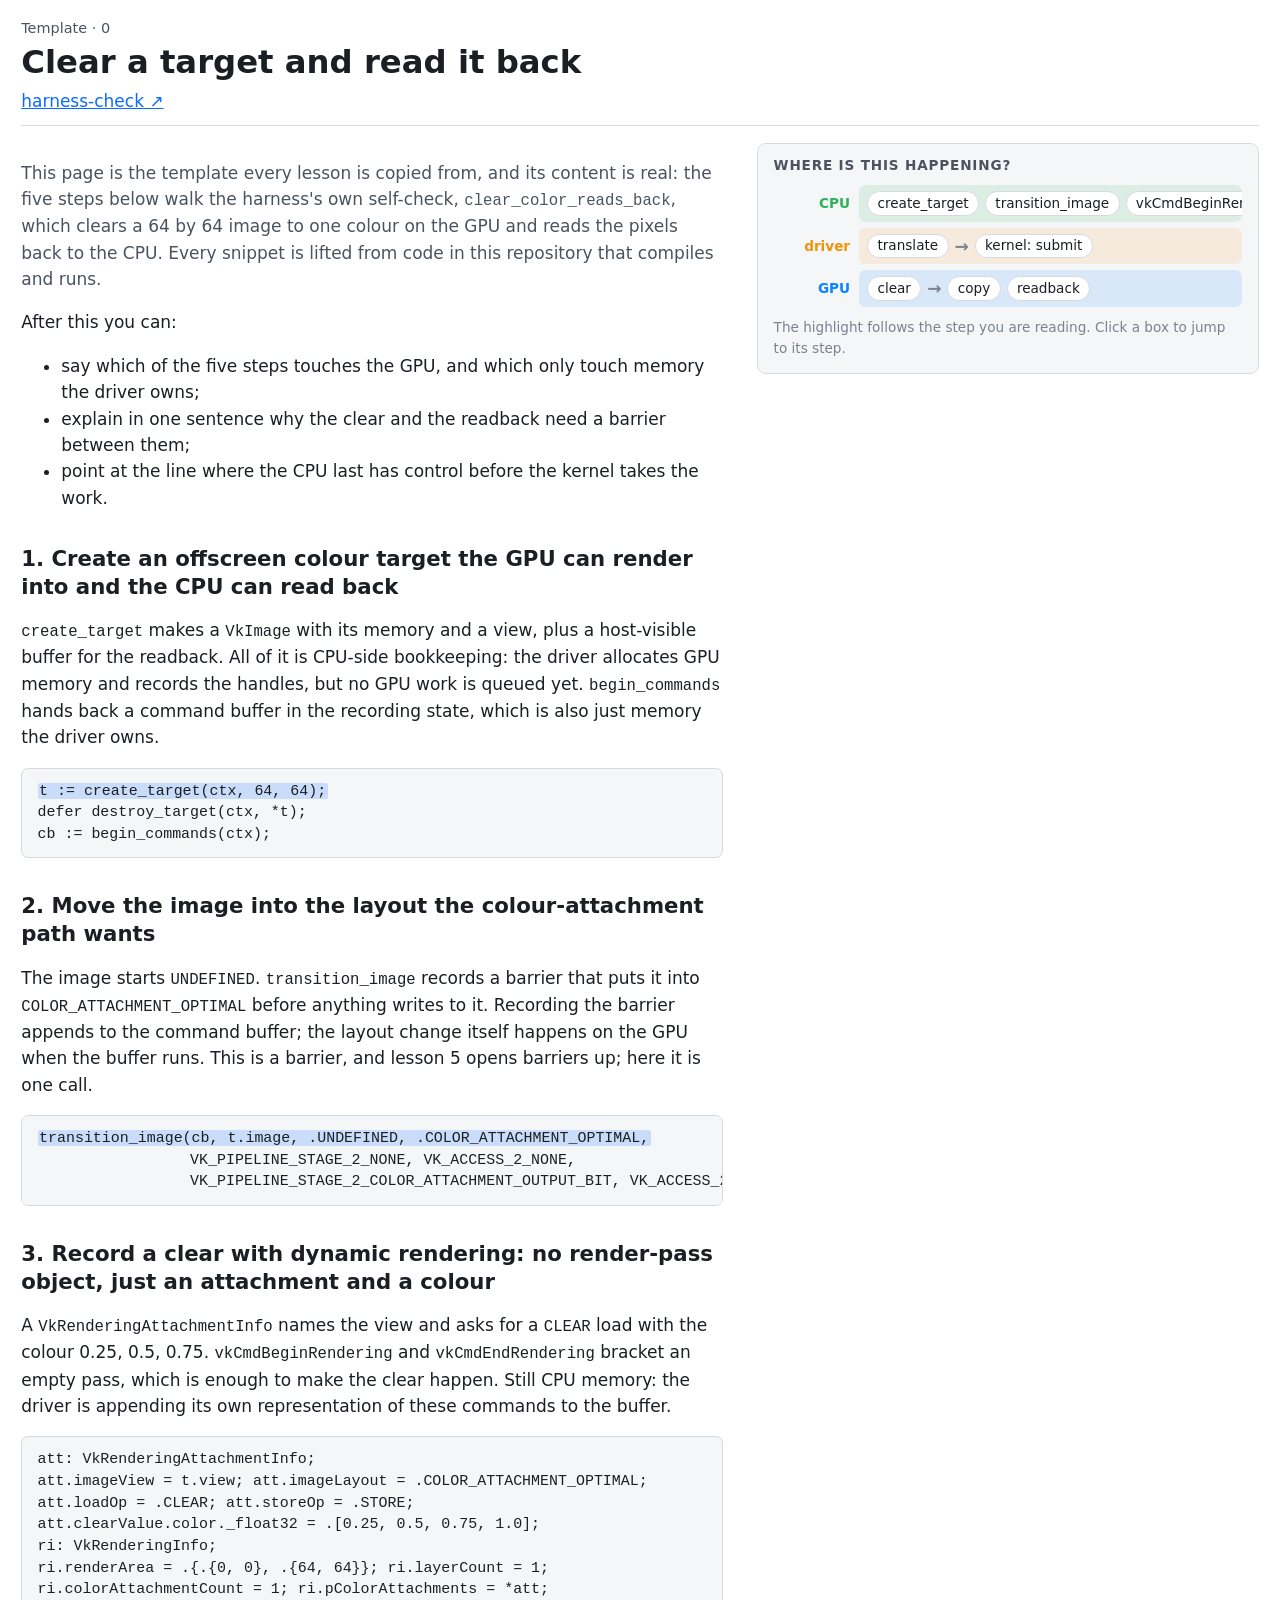
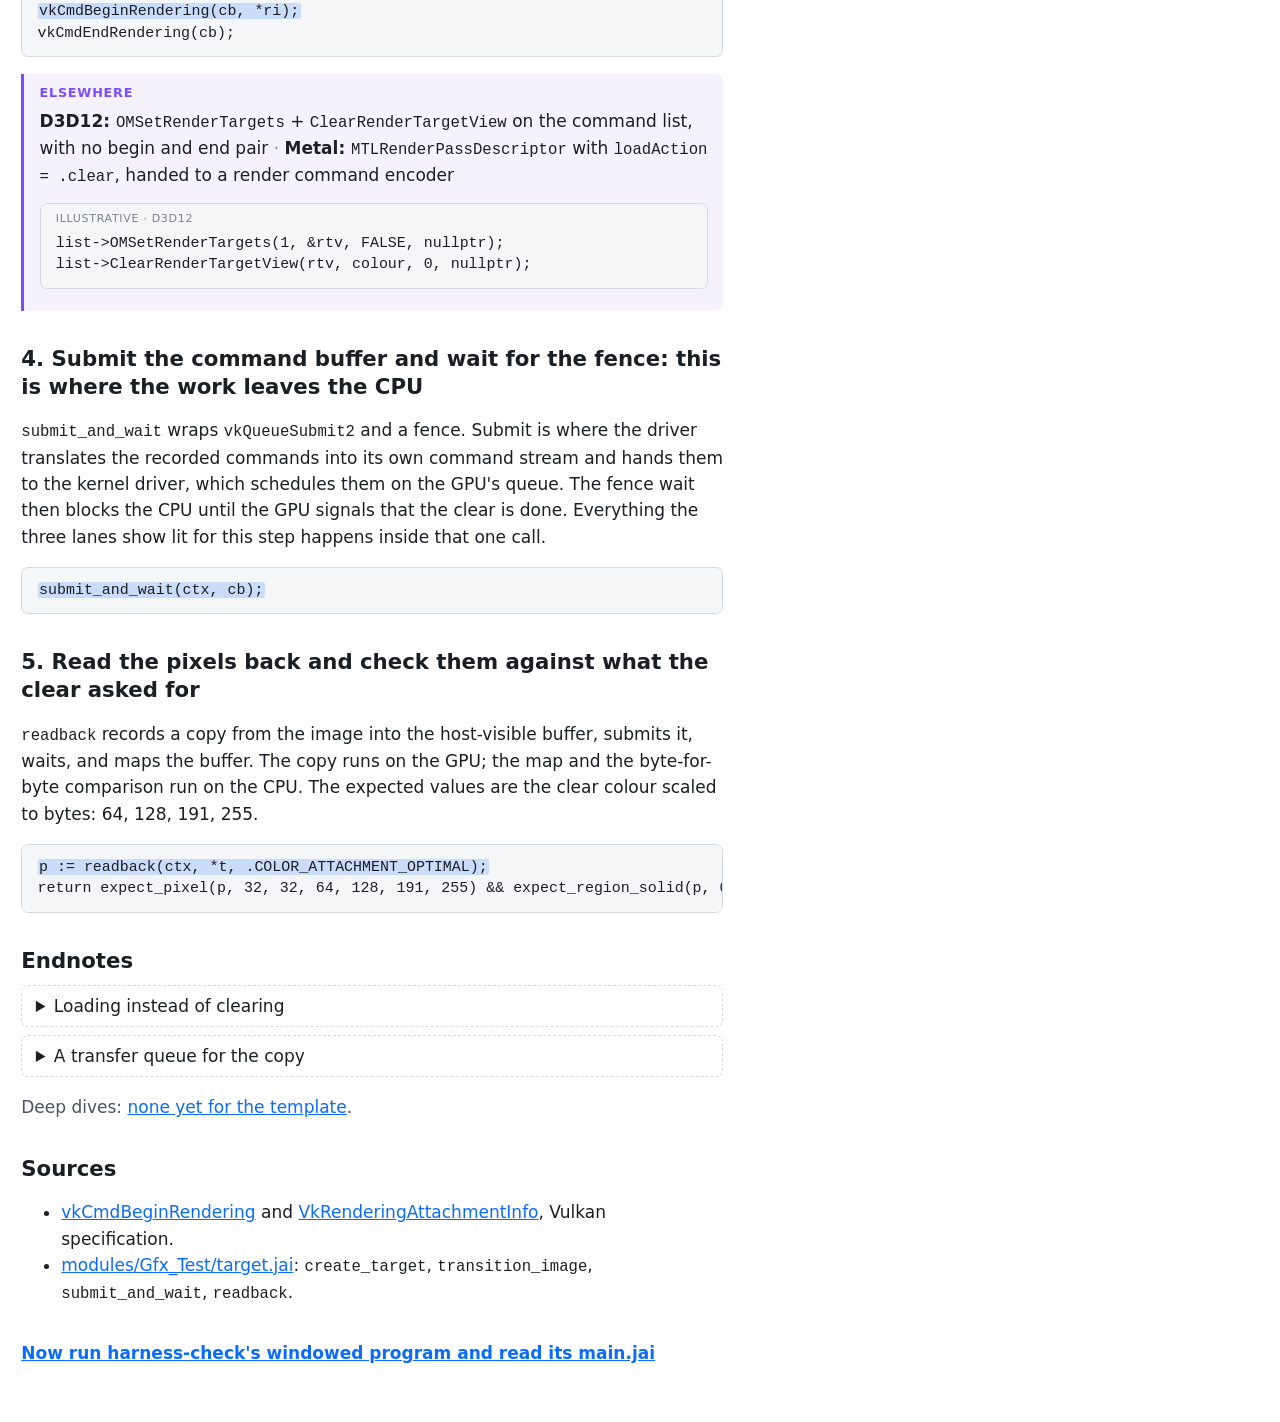
==== lessons/_template.html @ 2e923f6a "Lesson shell: tokens, the spine layout and its narrow strip, a template lesson with real snippets, t" ====
<!doctype html>
<html lang="en">
<head>
<meta charset="utf-8">
<meta name="viewport" content="width=device-width, initial-scale=1">
<title>Template · Clear a target and read it back</title>
<link rel="stylesheet" href="assets/lesson.css">
<script src="assets/spine.js" defer></script>
</head>
<body>
<article class="lesson" data-track="template" data-number="0">

<header class="lesson-head">
  <p class="crumbs">Template · 0</p>
  <h1>Clear a target and read it back</h1>
  <p class="lesson-links"><a class="exercise" href="../vulkan/harness-check/tests.jai">harness-check ↗</a></p>
</header>

<div class="where">
  <div class="strip"></div>
  <aside class="spine">
    <h2 class="spine-title">Where is this happening?</h2>
    <div class="lane" data-lane="cpu"><span class="lane-tag">CPU</span><div class="bar">
      <button class="box" data-step="s1">create_target</button>
      <button class="box" data-step="s2">transition_image</button>
      <button class="box" data-step="s3">vkCmdBeginRendering</button>
      <span class="arrow" data-step="s4">→</span>
      <button class="box" data-step="s4">submit_and_wait: vkQueueSubmit2, then vkWaitForFences</button>
    </div></div>
    <div class="lane" data-lane="driver"><span class="lane-tag">driver</span><div class="bar">
      <button class="box" data-step="s4">translate</button>
      <span class="arrow" data-step="s4">→</span>
      <button class="box" data-step="s4">kernel: submit</button>
    </div></div>
    <div class="lane" data-lane="gpu"><span class="lane-tag">GPU</span><div class="bar">
      <button class="box" data-step="s4">clear</button>
      <span class="arrow" data-step="s5">→</span>
      <button class="box" data-step="s5">copy</button>
      <button class="box" data-step="s5">readback</button>
    </div></div>
    <p class="spine-legend">The highlight follows the step you are reading. Click a box to jump to its step.</p>
  </aside>
</div>

<div class="body">
<noscript><p class="notice">Scripts are off, so the panel does not follow the text. Everything else on this page works without them.</p></noscript>

<p class="lead">This page is the template every lesson is copied from, and its content is real: the five steps
below walk the harness's own self-check, <code>clear_color_reads_back</code>, which clears a 64 by 64 image to
one colour on the GPU and reads the pixels back to the CPU. Every snippet is lifted from code in this
repository that compiles and runs.</p>

<p>After this you can:</p>
<ul class="outcomes">
  <li>say which of the five steps touches the GPU, and which only touch memory the driver owns;</li>
  <li>explain in one sentence why the clear and the readback need a barrier between them;</li>
  <li>point at the line where the CPU last has control before the kernel takes the work.</li>
</ul>

<section class="step" id="s1">
  <h2>1. Create an offscreen colour target the GPU can render into and the CPU can read back</h2>
  <p><code>create_target</code> makes a <code>VkImage</code> with its memory and a view, plus a host-visible buffer
  for the readback. All of it is CPU-side bookkeeping: the driver allocates GPU memory and records the
  handles, but no GPU work is queued yet. <code>begin_commands</code> hands back a command buffer in the
  recording state, which is also just memory the driver owns.</p>
  <pre class="snippet" data-src="vulkan/harness-check/tests.jai:92"><code><mark>t := create_target(ctx, 64, 64);</mark>
defer destroy_target(ctx, *t);
cb := begin_commands(ctx);</code></pre>
</section>

<section class="step" id="s2">
  <h2>2. Move the image into the layout the colour-attachment path wants</h2>
  <p>The image starts <code>UNDEFINED</code>. <code>transition_image</code> records a barrier that puts it into
  <code>COLOR_ATTACHMENT_OPTIMAL</code> before anything writes to it. Recording the barrier appends to the
  command buffer; the layout change itself happens on the GPU when the buffer runs. This is a barrier,
  and lesson 5 opens barriers up; here it is one call.</p>
  <pre class="snippet" data-src="vulkan/harness-check/tests.jai:95"><code><mark>transition_image(cb, t.image, .UNDEFINED, .COLOR_ATTACHMENT_OPTIMAL,</mark>
                 VK_PIPELINE_STAGE_2_NONE, VK_ACCESS_2_NONE,
                 VK_PIPELINE_STAGE_2_COLOR_ATTACHMENT_OUTPUT_BIT, VK_ACCESS_2_COLOR_ATTACHMENT_WRITE_BIT);</code></pre>
</section>

<section class="step" id="s3">
  <h2>3. Record a clear with dynamic rendering: no render-pass object, just an attachment and a colour</h2>
  <p>A <code>VkRenderingAttachmentInfo</code> names the view and asks for a <code>CLEAR</code> load with the colour
  0.25, 0.5, 0.75. <code>vkCmdBeginRendering</code> and <code>vkCmdEndRendering</code> bracket an empty pass, which is
  enough to make the clear happen. Still CPU memory: the driver is appending its own representation of
  these commands to the buffer.</p>
  <pre class="snippet" data-src="vulkan/harness-check/tests.jai:98"><code>att: VkRenderingAttachmentInfo;
att.imageView = t.view; att.imageLayout = .COLOR_ATTACHMENT_OPTIMAL;
att.loadOp = .CLEAR; att.storeOp = .STORE;
att.clearValue.color._float32 = .[0.25, 0.5, 0.75, 1.0];
ri: VkRenderingInfo;
ri.renderArea = .{.{0, 0}, .{64, 64}}; ri.layerCount = 1;
ri.colorAttachmentCount = 1; ri.pColorAttachments = *att;
<mark>vkCmdBeginRendering(cb, *ri);</mark>
vkCmdEndRendering(cb);</code></pre>
  <aside class="sidebar" id="sb-clear" data-term="Dynamic rendering">
    <p class="sidebar-lead">Elsewhere</p>
    <dl class="elsewhere">
      <dt>D3D12</dt><dd><code>OMSetRenderTargets</code> + <code>ClearRenderTargetView</code> on the command list, with no begin and end pair</dd>
      <dt>Metal</dt><dd><code>MTLRenderPassDescriptor</code> with <code>loadAction = .clear</code>, handed to a render command encoder</dd>
    </dl>
    <pre class="snippet" data-illustrative="d3d12"><code>list-&gt;OMSetRenderTargets(1, &amp;rtv, FALSE, nullptr);
list-&gt;ClearRenderTargetView(rtv, colour, 0, nullptr);</code></pre>
  </aside>
</section>

<section class="step" id="s4">
  <h2>4. Submit the command buffer and wait for the fence: this is where the work leaves the CPU</h2>
  <p><code>submit_and_wait</code> wraps <code>vkQueueSubmit2</code> and a fence. Submit is where the driver translates
  the recorded commands into its own command stream and hands them to the kernel driver, which schedules
  them on the GPU's queue. The fence wait then blocks the CPU until the GPU signals that the clear is
  done. Everything the three lanes show lit for this step happens inside that one call.</p>
  <pre class="snippet" data-src="vulkan/harness-check/tests.jai:107"><code><mark>submit_and_wait(ctx, cb);</mark></code></pre>
</section>

<section class="step" id="s5">
  <h2>5. Read the pixels back and check them against what the clear asked for</h2>
  <p><code>readback</code> records a copy from the image into the host-visible buffer, submits it, waits, and maps
  the buffer. The copy runs on the GPU; the map and the byte-for-byte comparison run on the CPU. The
  expected values are the clear colour scaled to bytes: 64, 128, 191, 255.</p>
  <pre class="snippet" data-src="vulkan/harness-check/tests.jai:108"><code><mark>p := readback(ctx, *t, .COLOR_ATTACHMENT_OPTIMAL);</mark>
return expect_pixel(p, 32, 32, 64, 128, 191, 255) &amp;&amp; expect_region_solid(p, 0, 0, 64, 64, 64, 128, 191, 255);</code></pre>
</section>

<section class="endnotes">
  <h2>Endnotes</h2>
  <details class="endnote">
    <summary>Loading instead of clearing</summary>
    <p>A common alternative is <code>VK_ATTACHMENT_LOAD_OP_LOAD</code>, which keeps whatever is in the image; useful
    for drawing over a previous frame or updating part of it; the cost is that the image must already be in
    a defined layout with valid contents, so you own one more transition at initialisation.</p>
  </details>
  <details class="endnote">
    <summary>A transfer queue for the copy</summary>
    <p>A common alternative is a dedicated transfer queue for the readback copy, which keeps copies off the
    graphics queue; useful when uploads and readbacks are frequent; the cost is a queue-family ownership
    transfer for the image and a second queue plus semaphore at setup.</p>
  </details>
</section>

<p class="deep-dive">Deep dives: <a href="vulkan/deep-dives/README.md">none yet for the template</a>.</p>

<section class="sources">
  <h2>Sources</h2>
  <ul>
    <li><a href="https://registry.khronos.org/vulkan/specs/latest/man/html/vkCmdBeginRendering.html">vkCmdBeginRendering</a> and
        <a href="https://registry.khronos.org/vulkan/specs/latest/man/html/VkRenderingAttachmentInfo.html">VkRenderingAttachmentInfo</a>, Vulkan specification.</li>
    <li><a href="../modules/Gfx_Test/target.jai">modules/Gfx_Test/target.jai</a>: <code>create_target</code>, <code>transition_image</code>, <code>submit_and_wait</code>, <code>readback</code>.</li>
  </ul>
</section>

<p class="next"><a href="../vulkan/harness-check/main.jai">Now run harness-check's windowed program and read its main.jai</a></p>
</div>

</article>
</body>
</html>
---- lessons/assets/lesson.css ----
/* lesson.css: tokens, type, the spine layout and its narrow strip, sidebars, endnotes, the index.
   One stylesheet for every page; no build step; works from file://. */

/* ---- tokens -------------------------------------------------------------------------------- */

:root {
  color-scheme: light dark;
  --bg: #fff;
  --bg-2: #f5f6f8;
  --bg-3: #e9ebef;
  --fg: #1b1f24;
  --fg-2: #4b535e;
  --fg-3: #7a8290;
  --line: #d6dae0;
  --accent: #0a6cff;
  --lane-cpu: #2fb257;
  --lane-driver: #f0930a;
  --lane-gpu: #0a84ff;
  --sidebar: #7c4dff;
  --mark: rgba(10, 108, 255, .18);
  --font: system-ui, -apple-system, "Segoe UI", Roboto, sans-serif;
  --mono: ui-monospace, "JetBrains Mono", "Fira Code", Menlo, monospace;
}

@media (prefers-color-scheme: dark) {
  :root {
    --bg: #121417;
    --bg-2: #1a1d22;
    --bg-3: #23272e;
    --fg: #e6e8eb;
    --fg-2: #aab2bd;
    --fg-3: #767e8a;
    --line: #333a44;
    --accent: #4d9bff;
    --lane-cpu: #45c46c;
    --lane-driver: #f5a632;
    --lane-gpu: #3b9bff;
    --sidebar: #a98bff;
    --mark: rgba(77, 155, 255, .28);
  }
}

[data-lane="cpu"]    { --lane-colour: var(--lane-cpu); }
[data-lane="driver"] { --lane-colour: var(--lane-driver); }
[data-lane="gpu"]    { --lane-colour: var(--lane-gpu); }

/* ---- type ---------------------------------------------------------------------------------- */

*, *::before, *::after { box-sizing: border-box; }

html { font-size: 17px; }

body {
  margin: 0;
  font-family: var(--font);
  line-height: 1.55;
  color: var(--fg);
  background: var(--bg);
}

p, li, dd { max-width: 70ch; }

h1 { font-size: 1.9rem; line-height: 1.2; margin: .2rem 0 .4rem; }
h2 { font-size: 1.25rem; line-height: 1.3; margin: 2rem 0 .6rem; }
a  { color: var(--accent); }

code { font-family: var(--mono); font-size: .92em; }

pre {
  overflow-x: auto;
  font: 0.88em/1.45 var(--mono);
  background: var(--bg-2);
  border: 1px solid var(--line);
  border-radius: .4rem;
  padding: .7rem .9rem;
  margin: .8rem 0;
}
pre code { font: inherit; }

mark { background: var(--mark); color: inherit; border-radius: .15rem; padding: 0 .1em; }

.notice { background: var(--bg-3); padding: .5rem .8rem; border-radius: .4rem; }
.lead   { color: var(--fg-2); }

/* ---- the lesson page ----------------------------------------------------------------------- */

.lesson {
  max-width: 1500px;
  margin: 0 auto;
  padding: 0 1.25rem 3rem;
}

.lesson-head {
  padding: 1rem 0 .6rem;
  border-bottom: 1px solid var(--line);
  margin-bottom: 1rem;
}
.crumbs       { margin: 0; font-size: .85rem; color: var(--fg-2); }
.lesson-links { margin: 0; }

.step { scroll-margin-top: 1rem; }

.deep-dive { color: var(--fg-2); }
.next { font-weight: 600; margin-top: 2rem; }

/* wide: two columns, the panel pinned on the right */
@media (min-width: 1100px) {
  .lesson {
    display: grid;
    grid-template-columns: minmax(0, 1.4fr) minmax(300px, 1fr);
    gap: 0 2rem;
    align-items: start;
  }
  .lesson-head { grid-column: 1 / -1; }
  .body  { grid-column: 1; grid-row: 2; min-width: 0; }
  .where { grid-column: 2; grid-row: 2; position: sticky; top: 1rem; align-self: start; }
  .strip { display: none; }
}

/* narrow: one column, the lanes fold into a pinned strip of chips */
@media (max-width: 1099.98px) {
  .where {
    position: sticky;
    top: 0;
    z-index: 2;
    background: var(--bg);
    border-bottom: 1px solid var(--line);
  }
  .strip {
    display: flex;
    flex-wrap: wrap;
    align-items: center;
    gap: .4rem;
    padding: .45rem 0;
    min-height: 2.4rem;
  }
  .spine { display: none; }
  .where.expanded .spine { display: block; max-height: 50vh; overflow: auto; margin-bottom: .6rem; }
  .step { scroll-margin-top: 3.4rem; }
}

/* ---- the spine ----------------------------------------------------------------------------- */

.spine {
  border: 1px solid var(--line);
  border-radius: .5rem;
  background: var(--bg-2);
  padding: .8rem .9rem;
}
.spine-title {
  margin: 0 0 .6rem;
  font-size: .8rem;
  letter-spacing: .06em;
  text-transform: uppercase;
  color: var(--fg-2);
}
.spine-legend { margin: .6rem 0 0; font-size: .8rem; color: var(--fg-3); }

.lane {
  display: grid;
  grid-template-columns: 4.5rem 1fr;
  align-items: center;
  gap: .5rem;
  margin: .35rem 0;
}
.lane-tag { font-weight: 700; font-size: .8rem; text-align: right; color: var(--lane-colour); }
.bar {
  display: flex;
  align-items: center;
  gap: .35rem;
  min-width: 0;
  overflow-x: auto;
  padding: .3rem .5rem;
  border-radius: .4rem;
  background: color-mix(in srgb, var(--lane-colour) 12%, transparent);
}

.box, .chip {
  font: inherit;
  font-size: .8rem;
  line-height: 1.3;
  padding: .15rem .55rem;
  border: 1px solid var(--line);
  border-radius: 999px;
  background: var(--bg);
  color: var(--fg);
  white-space: nowrap;
  cursor: pointer;
  transition: opacity .2s, border-color .2s, background-color .2s;
}
.box.on, .chip.on {
  border-color: var(--lane-colour);
  background: color-mix(in srgb, var(--lane-colour) 18%, var(--bg));
  font-weight: 600;
}
.spine.live .box:not(.on) { opacity: .55; }

.arrow { flex: none; color: var(--fg-3); font-weight: 700; }
.arrow.on { color: var(--accent); }

/* the strip's chips, built by spine.js */
.strip-label { font-size: .7rem; letter-spacing: .06em; text-transform: uppercase; color: var(--fg-2); }
.chip { cursor: default; }
.chip .sub { color: var(--fg-3); font-weight: 400; }
.chip-arrow { color: var(--fg-3); font-weight: 700; }
.chip-arrow.on { color: var(--accent); }
.strip-toggle {
  margin-left: auto;
  font: inherit;
  font-size: .8rem;
  color: var(--accent);
  background: none;
  border: 0;
  padding: .15rem .3rem;
  cursor: pointer;
}

/* ---- sidebars, snippets, endnotes ---------------------------------------------------------- */

.sidebar {
  border-left: 3px solid var(--sidebar);
  border-radius: 0 .4rem .4rem 0;
  padding: .5rem .9rem;
  margin: 1rem 0;
  background: color-mix(in srgb, var(--sidebar) 8%, transparent);
}
.sidebar-lead {
  margin: 0 0 .3rem;
  font-size: .75rem;
  font-weight: 700;
  letter-spacing: .06em;
  text-transform: uppercase;
  color: var(--sidebar);
}
dl.elsewhere { margin: 0; }
dl.elsewhere dt { display: inline; font-weight: 700; }
dl.elsewhere dt::after { content: ": "; }
dl.elsewhere dd { display: inline; margin: 0; }
dl.elsewhere dd:not(:last-child)::after { content: " · "; color: var(--fg-3); }

pre[data-illustrative] { position: relative; padding-top: 1.7rem; }
pre[data-illustrative]::before {
  content: "illustrative · " attr(data-illustrative);
  position: absolute;
  top: .4rem;
  left: .9rem;
  font-family: var(--font);
  font-size: .65rem;
  letter-spacing: .06em;
  text-transform: uppercase;
  color: var(--fg-3);
}

.endnote {
  border: 1px dashed var(--line);
  border-radius: .4rem;
  padding: .4rem .8rem;
  margin: .5rem 0;
  color: var(--fg-2);
}
.endnote summary { cursor: pointer; color: var(--fg); }

@media (prefers-reduced-motion: reduce) {
  * { transition: none !important; }
}

/* ---- the landing page ---------------------------------------------------------------------- */

.site { max-width: 1500px; margin: 0 auto; padding: 0 1.25rem 3rem; }
.site-head { padding: 1.2rem 0 .8rem; border-bottom: 1px solid var(--line); margin-bottom: 1.2rem; }
.site-head p { margin: .2rem 0; color: var(--fg-2); }

.tracks { display: grid; grid-template-columns: repeat(auto-fit, minmax(300px, 1fr)); gap: 1rem; }
.track {
  border: 1px solid var(--line);
  border-radius: .5rem;
  padding: .8rem 1rem;
  background: var(--bg-2);
}
.track.tbd { opacity: .55; }
.track h2 {
  display: flex;
  justify-content: space-between;
  align-items: center;
  gap: .5rem;
  margin: 0 0 .5rem;
  font-size: 1.1rem;
}
.pill {
  font-size: .7rem;
  font-weight: 600;
  letter-spacing: .04em;
  padding: .1rem .55rem;
  border-radius: 999px;
  background: var(--bg-3);
  color: var(--fg-2);
  white-space: nowrap;
}
.pill.live { background: color-mix(in srgb, var(--lane-cpu) 20%, transparent); color: var(--lane-cpu); }

.lrow {
  display: grid;
  grid-template-columns: 2.4rem 1fr auto;
  gap: .5rem;
  align-items: baseline;
  padding: .3rem 0;
  border-top: 1px solid var(--line);
  font-size: .92rem;
}
.lrow .n { color: var(--fg-3); font-variant-numeric: tabular-nums; }
.lrow[data-project] .n { font-size: .75rem; }
.marks { font-size: .78rem; color: var(--fg-3); white-space: nowrap; }
.mark[data-state="done"]    { color: var(--lane-cpu); }
.mark[data-state="current"] { color: var(--accent); }
.howto pre { max-width: 70ch; }
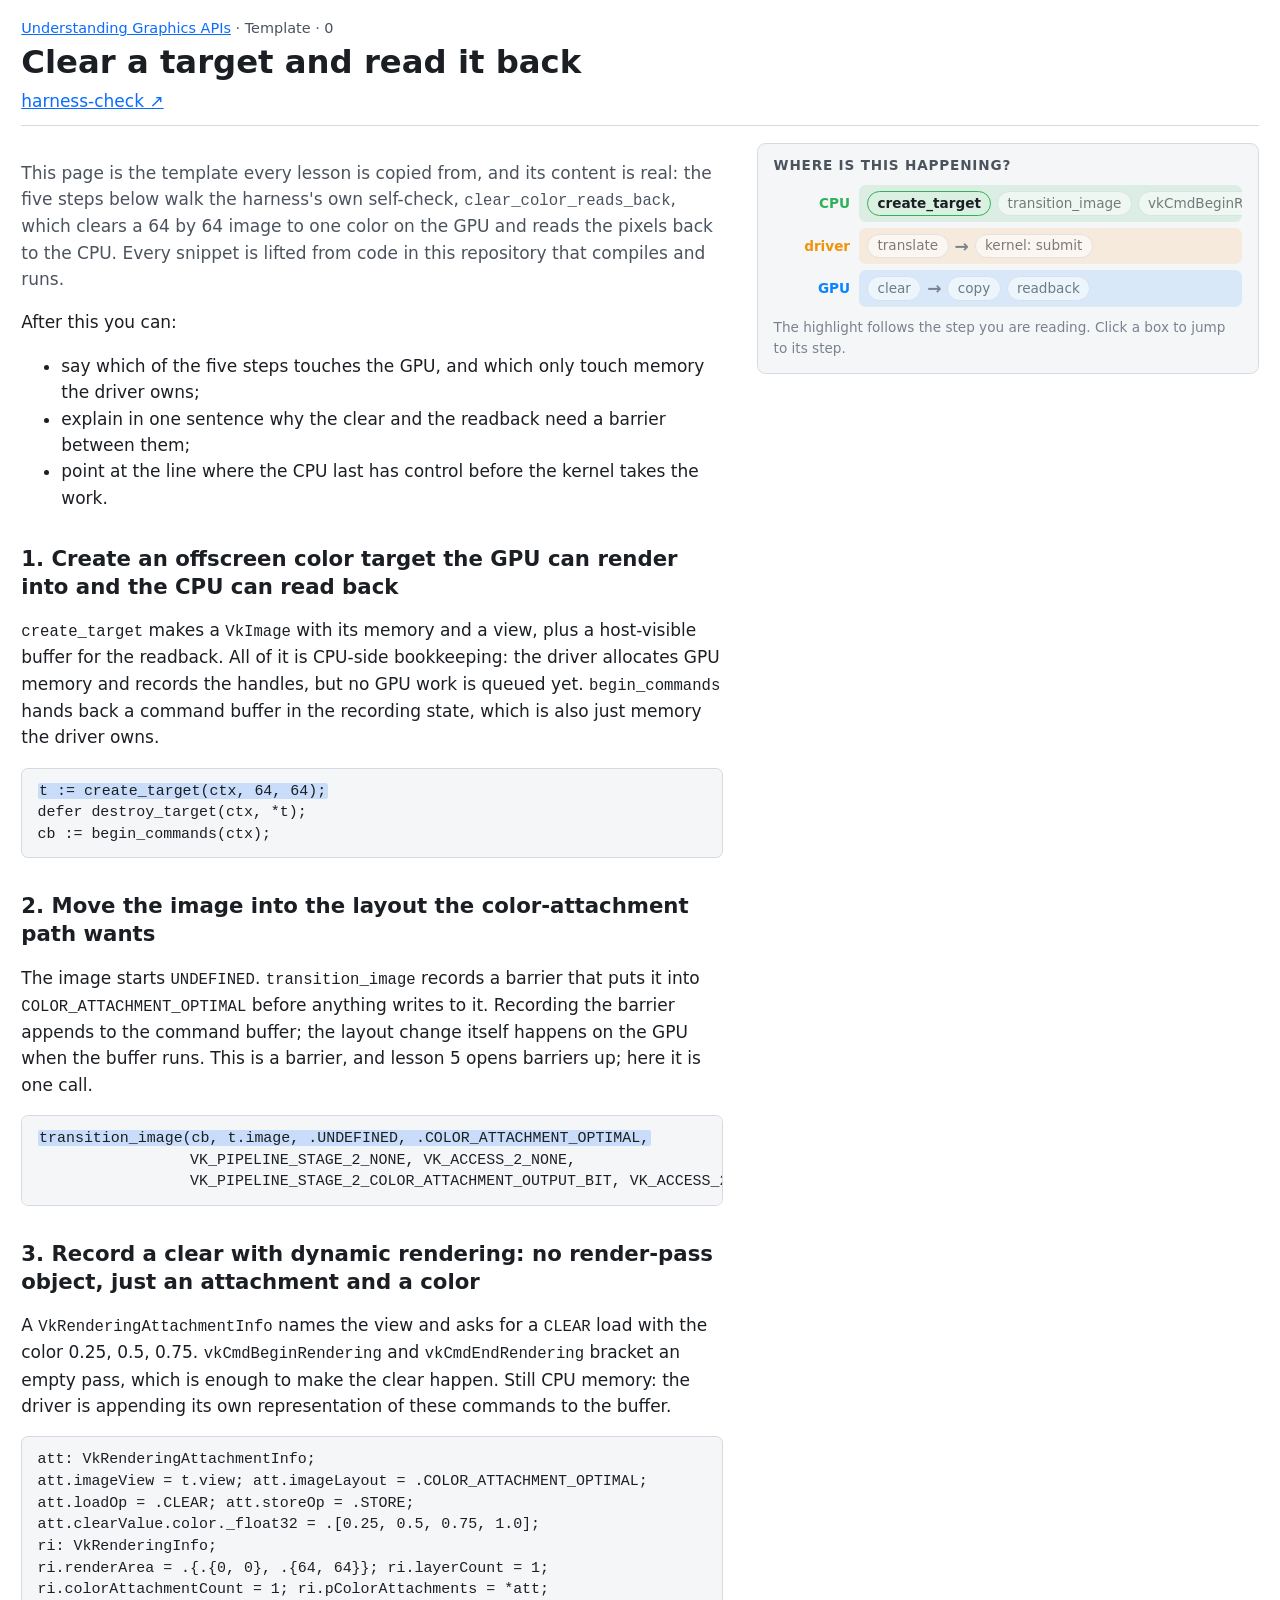
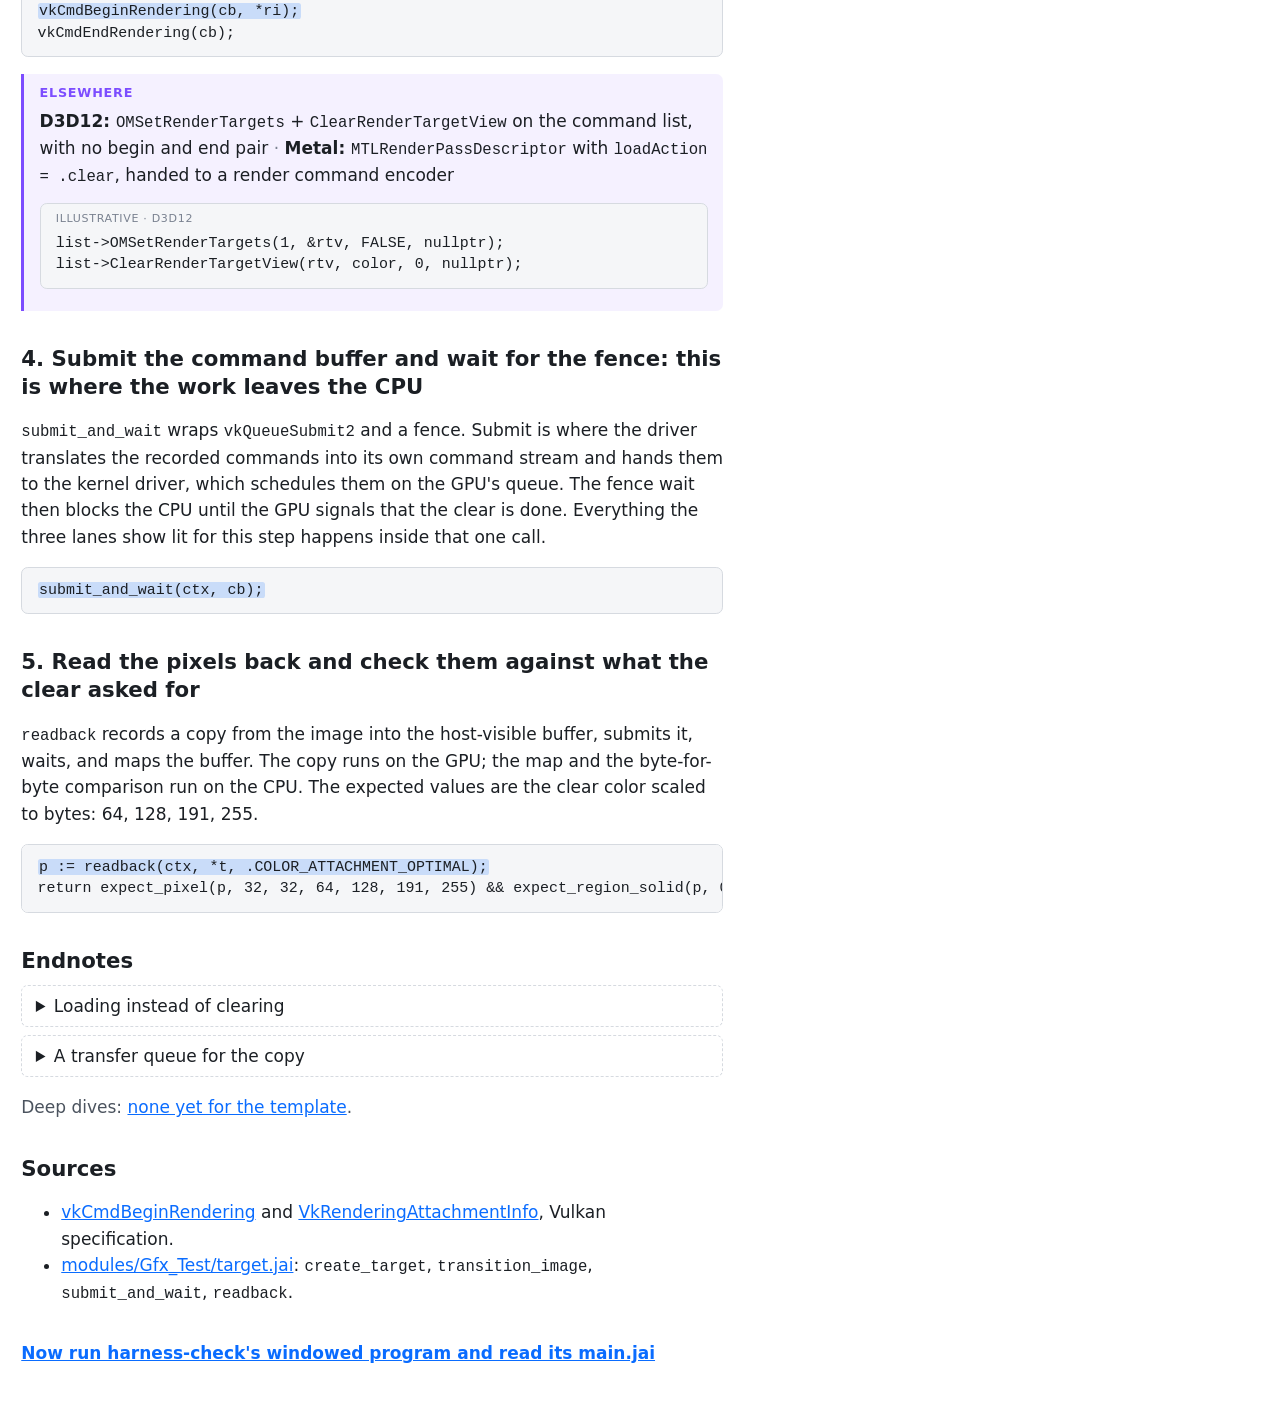
==== commit 5174f96d: "Landing page: three track cards, the Vulkan lesson list with hand-maintained marks, index rules in t" ====
--- a/lessons/_template.html
+++ b/lessons/_template.html
@@ -11,7 +11,7 @@
 <article class="lesson" data-track="template" data-number="0">
 
 <header class="lesson-head">
-  <p class="crumbs">Template · 0</p>
+  <p class="crumbs"><a href="../index.html">Understanding Graphics APIs</a> · Template · 0</p>
   <h1>Clear a target and read it back</h1>
   <p class="lesson-links"><a class="exercise" href="../vulkan/harness-check/tests.jai">harness-check ↗</a></p>
 </header>
@@ -47,7 +47,7 @@
 
 <p class="lead">This page is the template every lesson is copied from, and its content is real: the five steps
 below walk the harness's own self-check, <code>clear_color_reads_back</code>, which clears a 64 by 64 image to
-one colour on the GPU and reads the pixels back to the CPU. Every snippet is lifted from code in this
+one color on the GPU and reads the pixels back to the CPU. Every snippet is lifted from code in this
 repository that compiles and runs.</p>
 
 <p>After this you can:</p>
@@ -58,7 +58,7 @@
 </ul>
 
 <section class="step" id="s1">
-  <h2>1. Create an offscreen colour target the GPU can render into and the CPU can read back</h2>
+  <h2>1. Create an offscreen color target the GPU can render into and the CPU can read back</h2>
   <p><code>create_target</code> makes a <code>VkImage</code> with its memory and a view, plus a host-visible buffer
   for the readback. All of it is CPU-side bookkeeping: the driver allocates GPU memory and records the
   handles, but no GPU work is queued yet. <code>begin_commands</code> hands back a command buffer in the
@@ -69,7 +69,7 @@
 </section>
 
 <section class="step" id="s2">
-  <h2>2. Move the image into the layout the colour-attachment path wants</h2>
+  <h2>2. Move the image into the layout the color-attachment path wants</h2>
   <p>The image starts <code>UNDEFINED</code>. <code>transition_image</code> records a barrier that puts it into
   <code>COLOR_ATTACHMENT_OPTIMAL</code> before anything writes to it. Recording the barrier appends to the
   command buffer; the layout change itself happens on the GPU when the buffer runs. This is a barrier,
@@ -80,8 +80,8 @@
 </section>
 
 <section class="step" id="s3">
-  <h2>3. Record a clear with dynamic rendering: no render-pass object, just an attachment and a colour</h2>
-  <p>A <code>VkRenderingAttachmentInfo</code> names the view and asks for a <code>CLEAR</code> load with the colour
+  <h2>3. Record a clear with dynamic rendering: no render-pass object, just an attachment and a color</h2>
+  <p>A <code>VkRenderingAttachmentInfo</code> names the view and asks for a <code>CLEAR</code> load with the color
   0.25, 0.5, 0.75. <code>vkCmdBeginRendering</code> and <code>vkCmdEndRendering</code> bracket an empty pass, which is
   enough to make the clear happen. Still CPU memory: the driver is appending its own representation of
   these commands to the buffer.</p>
@@ -101,7 +101,7 @@
       <dt>Metal</dt><dd><code>MTLRenderPassDescriptor</code> with <code>loadAction = .clear</code>, handed to a render command encoder</dd>
     </dl>
     <pre class="snippet" data-illustrative="d3d12"><code>list-&gt;OMSetRenderTargets(1, &amp;rtv, FALSE, nullptr);
-list-&gt;ClearRenderTargetView(rtv, colour, 0, nullptr);</code></pre>
+list-&gt;ClearRenderTargetView(rtv, color, 0, nullptr);</code></pre>
   </aside>
 </section>
 
@@ -118,7 +118,7 @@
   <h2>5. Read the pixels back and check them against what the clear asked for</h2>
   <p><code>readback</code> records a copy from the image into the host-visible buffer, submits it, waits, and maps
   the buffer. The copy runs on the GPU; the map and the byte-for-byte comparison run on the CPU. The
-  expected values are the clear colour scaled to bytes: 64, 128, 191, 255.</p>
+  expected values are the clear color scaled to bytes: 64, 128, 191, 255.</p>
   <pre class="snippet" data-src="vulkan/harness-check/tests.jai:108"><code><mark>p := readback(ctx, *t, .COLOR_ATTACHMENT_OPTIMAL);</mark>
 return expect_pixel(p, 32, 32, 64, 128, 191, 255) &amp;&amp; expect_region_solid(p, 0, 0, 64, 64, 64, 128, 191, 255);</code></pre>
 </section>
@@ -129,7 +129,7 @@
     <summary>Loading instead of clearing</summary>
     <p>A common alternative is <code>VK_ATTACHMENT_LOAD_OP_LOAD</code>, which keeps whatever is in the image; useful
     for drawing over a previous frame or updating part of it; the cost is that the image must already be in
-    a defined layout with valid contents, so you own one more transition at initialisation.</p>
+    a defined layout with valid contents, so you own one more transition at initialization.</p>
   </details>
   <details class="endnote">
     <summary>A transfer queue for the copy</summary>
--- a/lessons/assets/lesson.css
+++ b/lessons/assets/lesson.css
@@ -40,9 +40,9 @@
   }
 }
 
-[data-lane="cpu"]    { --lane-colour: var(--lane-cpu); }
-[data-lane="driver"] { --lane-colour: var(--lane-driver); }
-[data-lane="gpu"]    { --lane-colour: var(--lane-gpu); }
+[data-lane="cpu"]    { --lane-color: var(--lane-cpu); }
+[data-lane="driver"] { --lane-color: var(--lane-driver); }
+[data-lane="gpu"]    { --lane-color: var(--lane-gpu); }
 
 /* ---- type ---------------------------------------------------------------------------------- */
 
@@ -163,7 +163,7 @@
   gap: .5rem;
   margin: .35rem 0;
 }
-.lane-tag { font-weight: 700; font-size: .8rem; text-align: right; color: var(--lane-colour); }
+.lane-tag { font-weight: 700; font-size: .8rem; text-align: right; color: var(--lane-color); }
 .bar {
   display: flex;
   align-items: center;
@@ -172,7 +172,7 @@
   overflow-x: auto;
   padding: .3rem .5rem;
   border-radius: .4rem;
-  background: color-mix(in srgb, var(--lane-colour) 12%, transparent);
+  background: color-mix(in srgb, var(--lane-color) 12%, transparent);
 }
 
 .box, .chip {
@@ -189,8 +189,8 @@
   transition: opacity .2s, border-color .2s, background-color .2s;
 }
 .box.on, .chip.on {
-  border-color: var(--lane-colour);
-  background: color-mix(in srgb, var(--lane-colour) 18%, var(--bg));
+  border-color: var(--lane-color);
+  background: color-mix(in srgb, var(--lane-color) 18%, var(--bg));
   font-weight: 600;
 }
 .spine.live .box:not(.on) { opacity: .55; }
@@ -198,9 +198,9 @@
 .arrow { flex: none; color: var(--fg-3); font-weight: 700; }
 .arrow.on { color: var(--accent); }
 
-/* the strip's chips, built by spine.js */
+/* the strip's chips, built by spine.js; a long sub label is cut short so the strip stays one line */
 .strip-label { font-size: .7rem; letter-spacing: .06em; text-transform: uppercase; color: var(--fg-2); }
-.chip { cursor: default; }
+.chip { cursor: default; display: inline-block; max-width: 50vw; overflow: hidden; text-overflow: ellipsis; vertical-align: middle; }
 .chip .sub { color: var(--fg-3); font-weight: 400; }
 .chip-arrow { color: var(--fg-3); font-weight: 700; }
 .chip-arrow.on { color: var(--accent); }
@@ -270,7 +270,11 @@
 .site-head { padding: 1.2rem 0 .8rem; border-bottom: 1px solid var(--line); margin-bottom: 1.2rem; }
 .site-head p { margin: .2rem 0; color: var(--fg-2); }
 
-.tracks { display: grid; grid-template-columns: repeat(auto-fit, minmax(300px, 1fr)); gap: 1rem; }
+/* the Vulkan card carries the lesson list, so it gets the wider column; one column below 1100 px */
+.tracks { display: grid; grid-template-columns: minmax(0, 1.5fr) minmax(0, 1fr) minmax(0, 1fr); gap: 1rem; }
+@media (max-width: 1099.98px) {
+  .tracks { grid-template-columns: minmax(0, 1fr); }
+}
 .track {
   border: 1px solid var(--line);
   border-radius: .5rem;
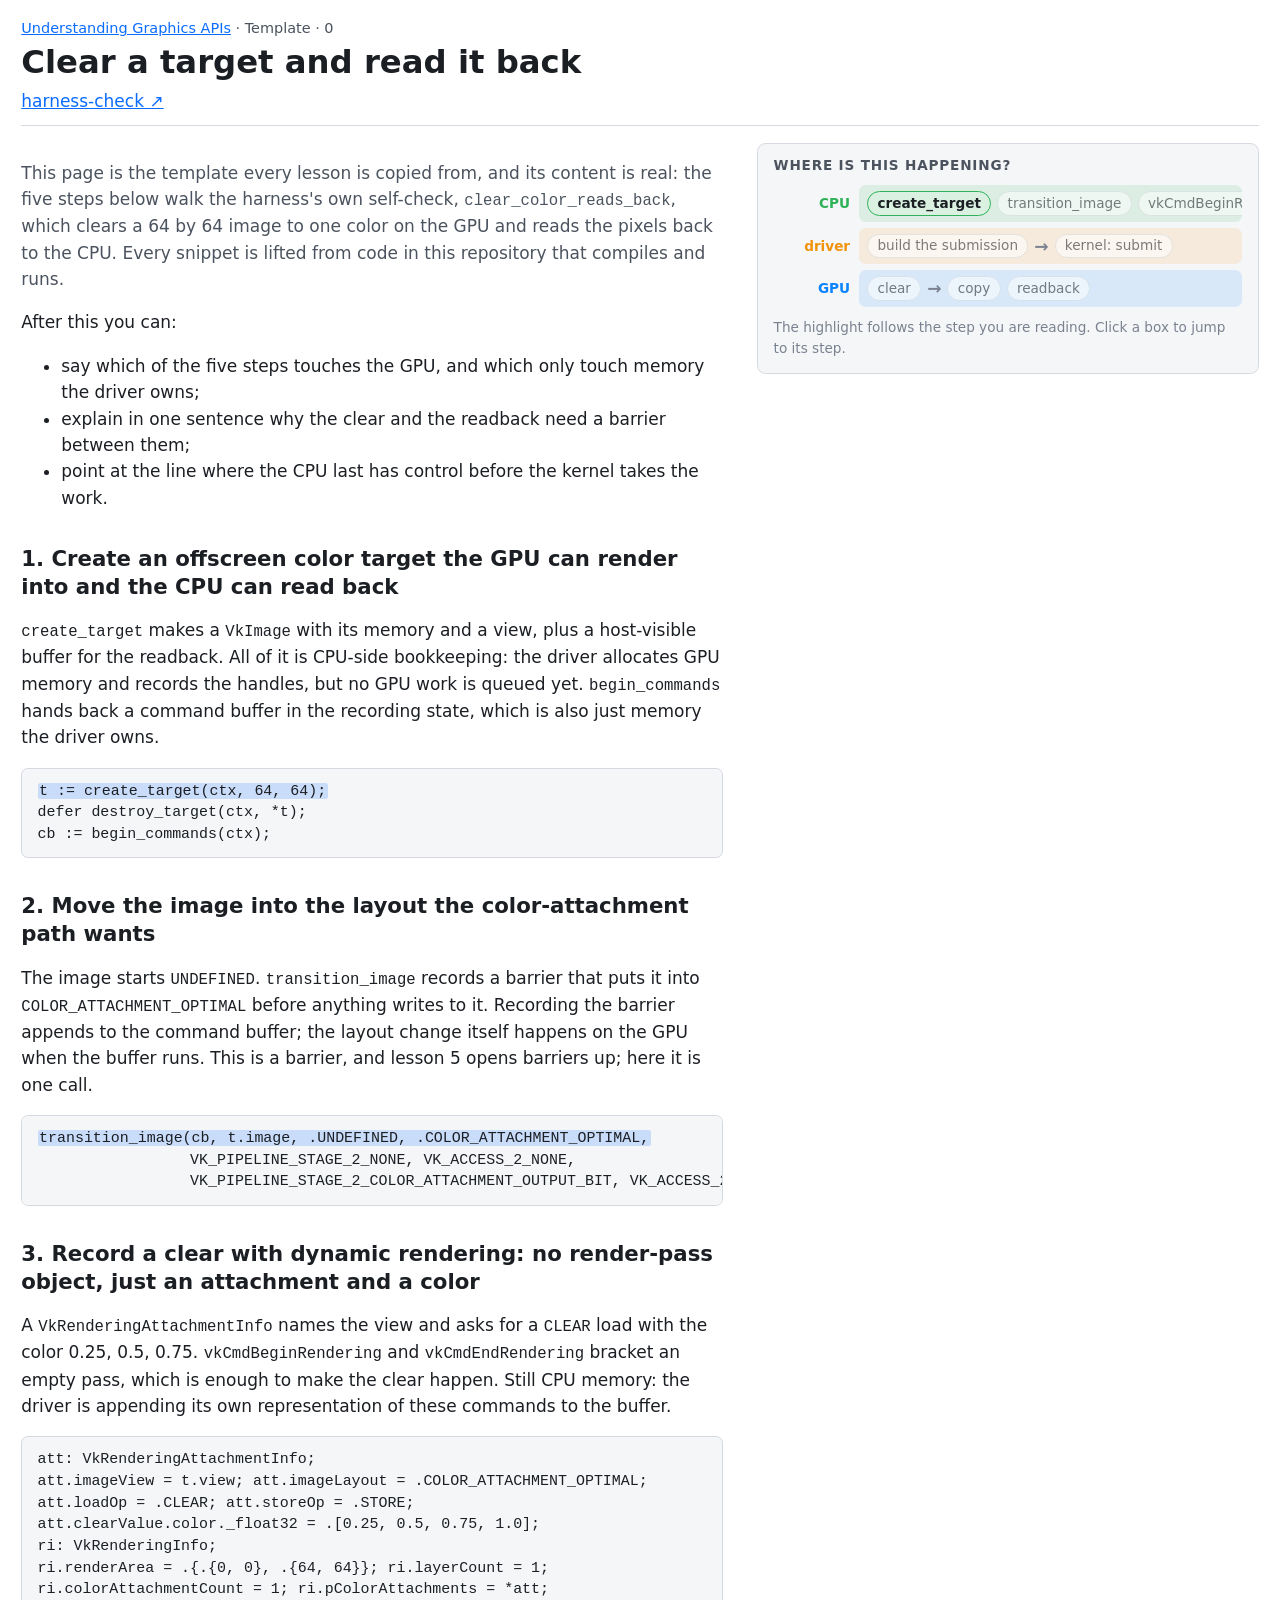
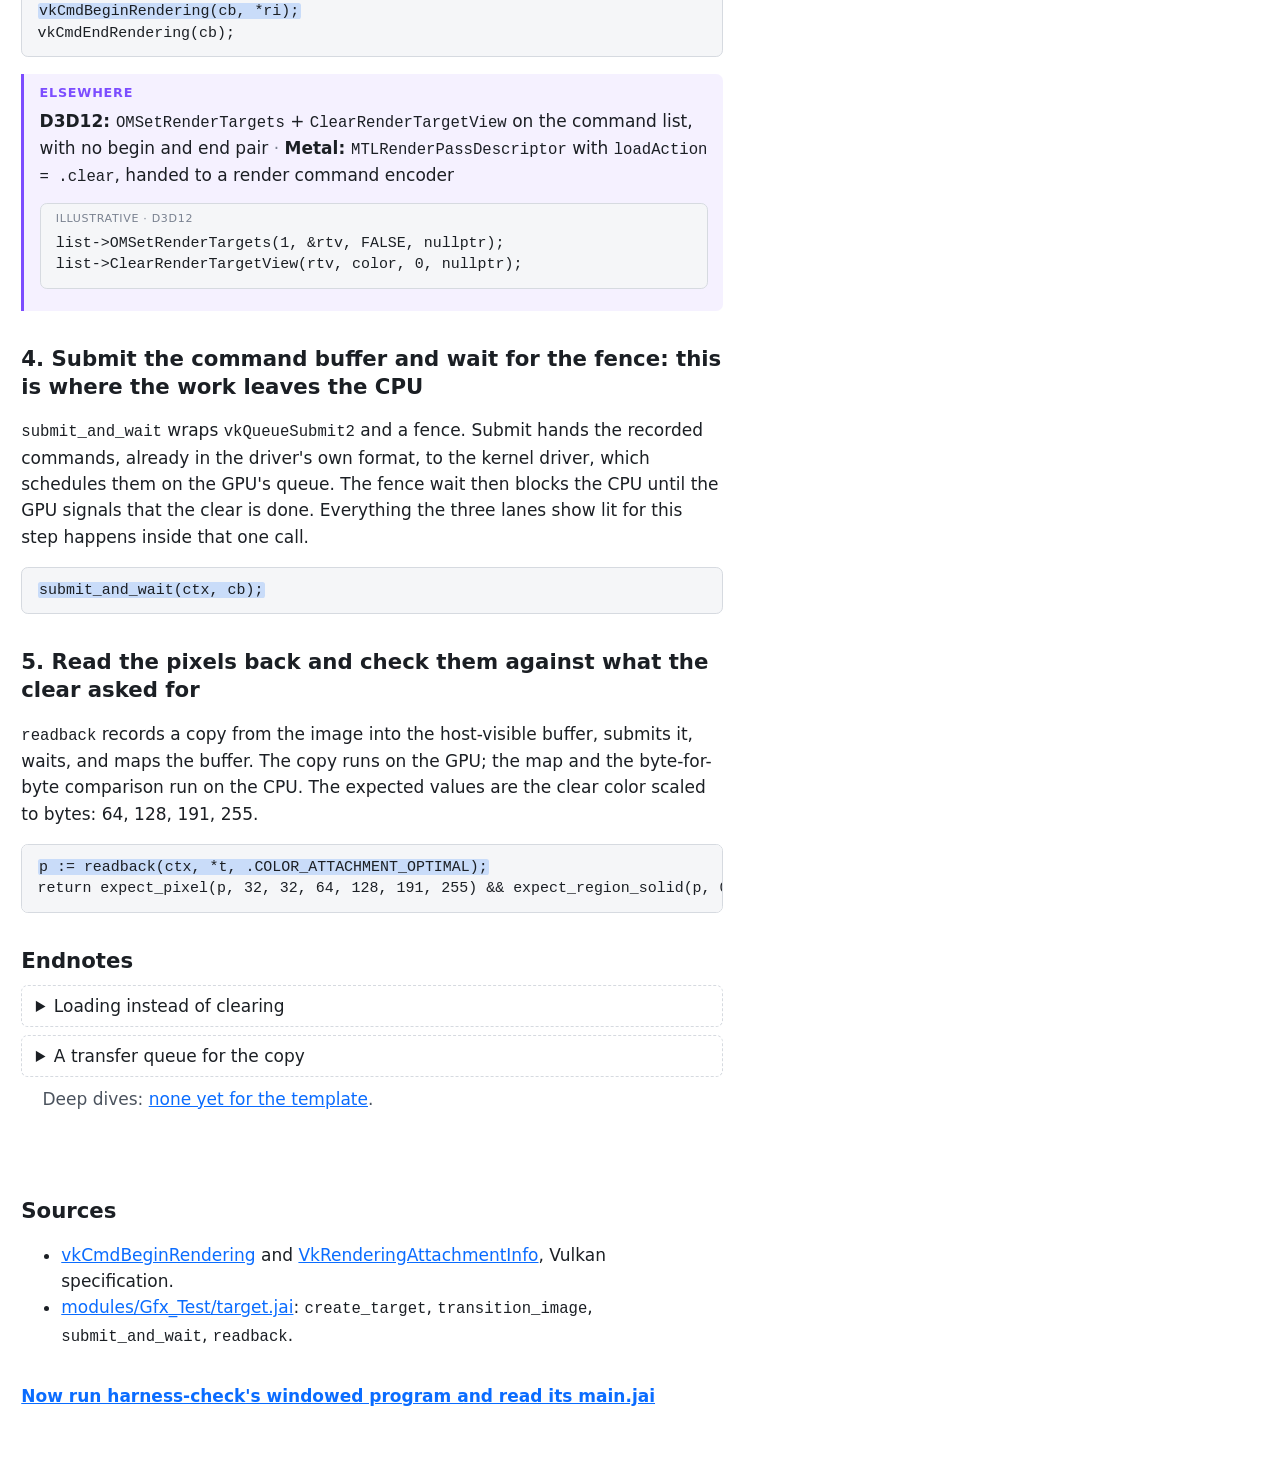
==== commit c770597a: "Lesson 4: command buffers and submission; the template says what submit does Co-Authored-By: Claude " ====
--- a/lessons/_template.html
+++ b/lessons/_template.html
@@ -28,7 +28,7 @@
       <button class="box" data-step="s4">submit_and_wait: vkQueueSubmit2, then vkWaitForFences</button>
     </div></div>
     <div class="lane" data-lane="driver"><span class="lane-tag">driver</span><div class="bar">
-      <button class="box" data-step="s4">translate</button>
+      <button class="box" data-step="s4">build the submission</button>
       <span class="arrow" data-step="s4">→</span>
       <button class="box" data-step="s4">kernel: submit</button>
     </div></div>
@@ -107,10 +107,10 @@
 
 <section class="step" id="s4">
   <h2>4. Submit the command buffer and wait for the fence: this is where the work leaves the CPU</h2>
-  <p><code>submit_and_wait</code> wraps <code>vkQueueSubmit2</code> and a fence. Submit is where the driver translates
-  the recorded commands into its own command stream and hands them to the kernel driver, which schedules
-  them on the GPU's queue. The fence wait then blocks the CPU until the GPU signals that the clear is
-  done. Everything the three lanes show lit for this step happens inside that one call.</p>
+  <p><code>submit_and_wait</code> wraps <code>vkQueueSubmit2</code> and a fence. Submit hands the recorded commands,
+  already in the driver's own format, to the kernel driver, which schedules them on the GPU's queue. The
+  fence wait then blocks the CPU until the GPU signals that the clear is done. Everything the three lanes
+  show lit for this step happens inside that one call.</p>
   <pre class="snippet" data-src="vulkan/harness-check/tests.jai:107"><code><mark>submit_and_wait(ctx, cb);</mark></code></pre>
 </section>
 
--- a/lessons/assets/lesson.css
+++ b/lessons/assets/lesson.css
@@ -100,7 +100,7 @@
 
 .step { scroll-margin-top: 1rem; }
 
-.deep-dive { color: var(--fg-2); }
+p.deep-dive { color: var(--fg-2); }
 .next { font-weight: 600; margin-top: 2rem; }
 
 /* wide: two columns, the panel pinned on the right */
@@ -260,9 +260,50 @@
 }
 .endnote summary { cursor: pointer; color: var(--fg); }
 
+/* ---- diagrams: one inline SVG per lesson, drawn with the lane tokens --------------------- */
+
+figure.diagram { margin: 1.2rem 0; }
+figure.diagram svg {
+  display: block;
+  width: 100%;
+  height: auto;
+  max-width: 70ch;
+  font: .78rem var(--font);
+}
+figure.diagram text { fill: var(--fg); }
+figure.diagram [data-lane] > rect.band {
+  fill: color-mix(in srgb, var(--lane-color) 14%, transparent);
+  stroke: var(--lane-color);
+  stroke-width: 1;
+}
+figure.diagram [data-lane] > text.band-tag { fill: var(--lane-color); font-weight: 700; }
+figure.diagram .node rect { fill: var(--bg); stroke: var(--line); rx: 4; }
+figure.diagram .token rect { fill: var(--bg); stroke: var(--line); stroke-dasharray: 3 2; rx: 10; }
+figure.diagram .token text { font-weight: 600; }
+figure.diagram .link { stroke: var(--fg-3); stroke-width: 1.2; fill: none; marker-end: url(#arrowhead); }
+figure.diagram .link.hot { stroke: var(--accent); }
+figure.diagram marker path { fill: var(--fg-3); }
+figure.diagram .small { font-size: .68rem; fill: var(--fg-2); }
+figure.diagram figcaption { font-size: .85rem; color: var(--fg-2); max-width: 70ch; margin-top: .4rem; }
+
 @media (prefers-reduced-motion: reduce) {
   * { transition: none !important; }
 }
+
+/* ---- plain pages: the concept map ---------------------------------------------------------- */
+
+.page, .deep-dive { max-width: 1100px; margin: 0 auto; padding: 0 1.25rem 3rem; }
+.page .crumbs, .deep-dive .crumbs { padding-top: 1rem; }
+table.concept-map { border-collapse: collapse; width: 100%; margin: 1rem 0; font-size: .95rem; }
+table.concept-map th, table.concept-map td {
+  text-align: left;
+  vertical-align: top;
+  padding: .45rem .6rem;
+  border-bottom: 1px solid var(--line);
+}
+table.concept-map th { font-size: .75rem; letter-spacing: .06em; text-transform: uppercase; color: var(--fg-2); }
+table.concept-map td { max-width: 40ch; }
+.empty { color: var(--fg-2); font-style: italic; }
 
 /* ---- the landing page ---------------------------------------------------------------------- */
 
